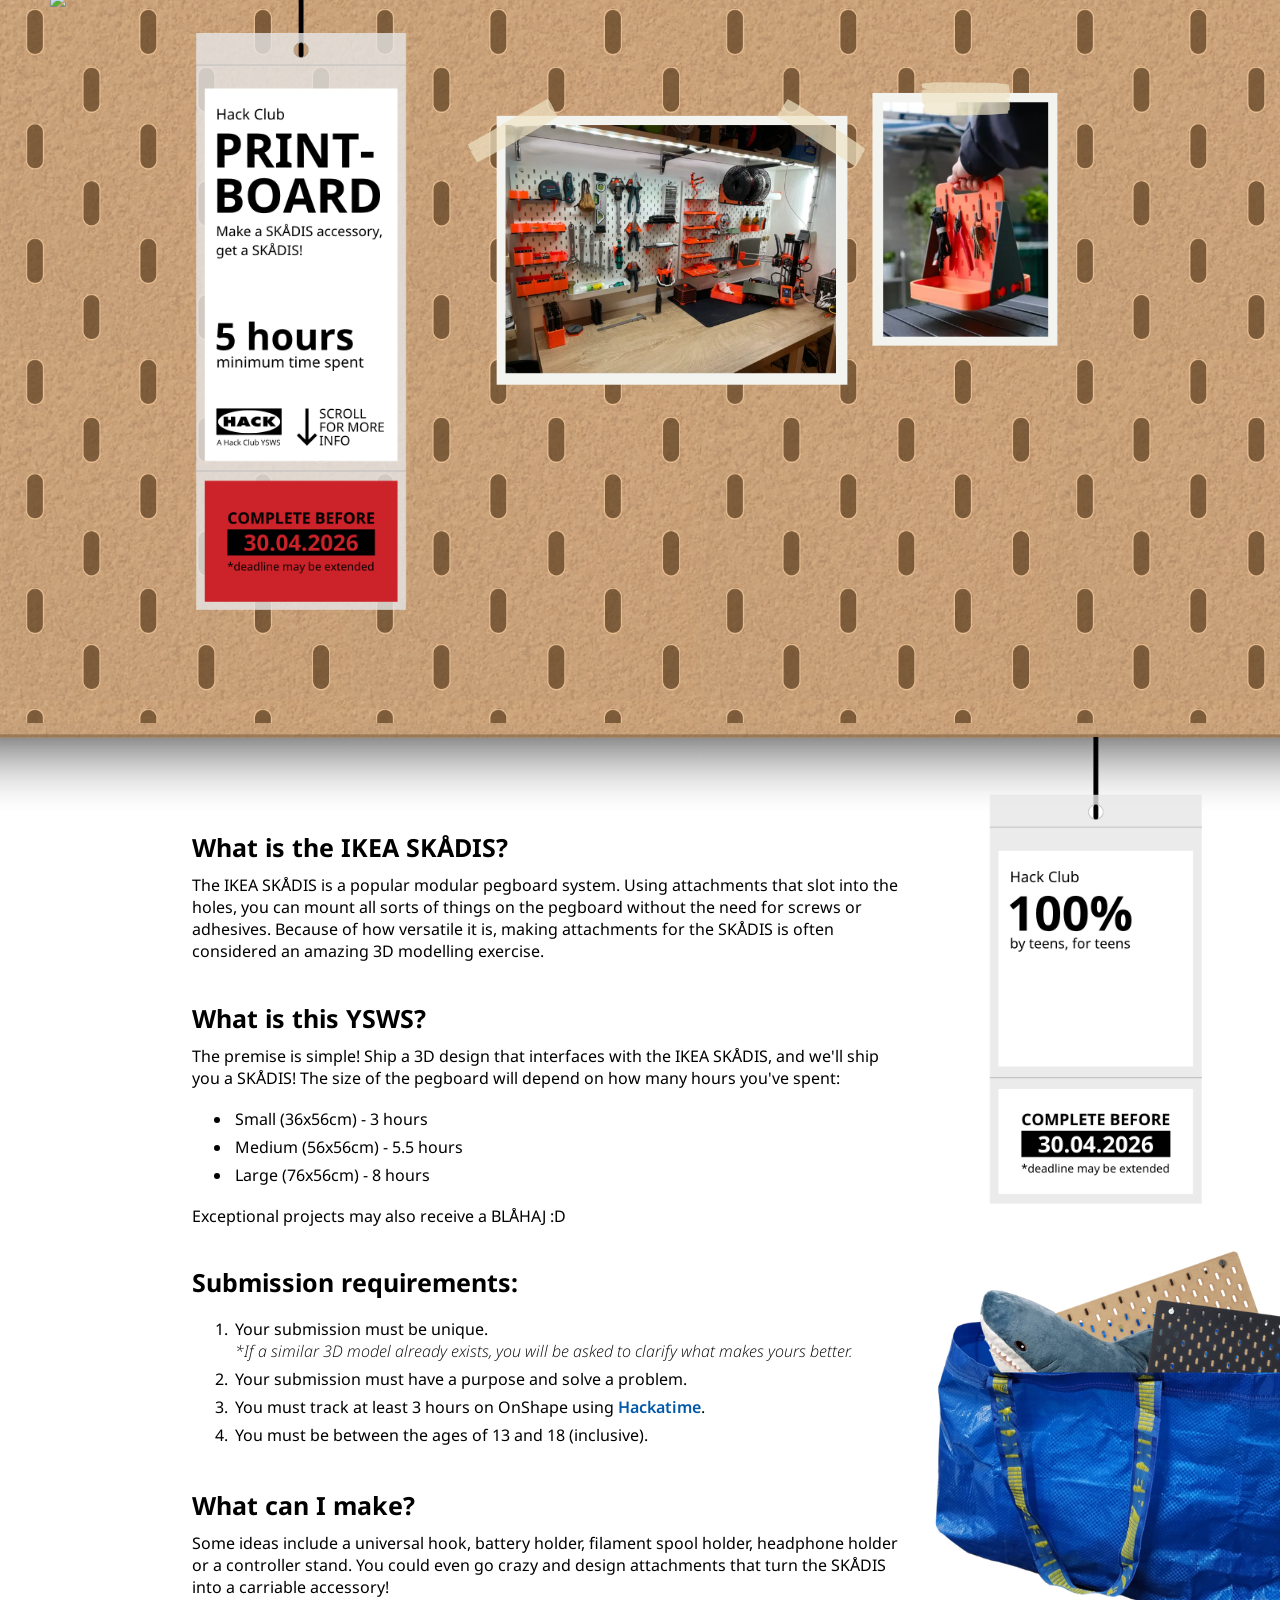
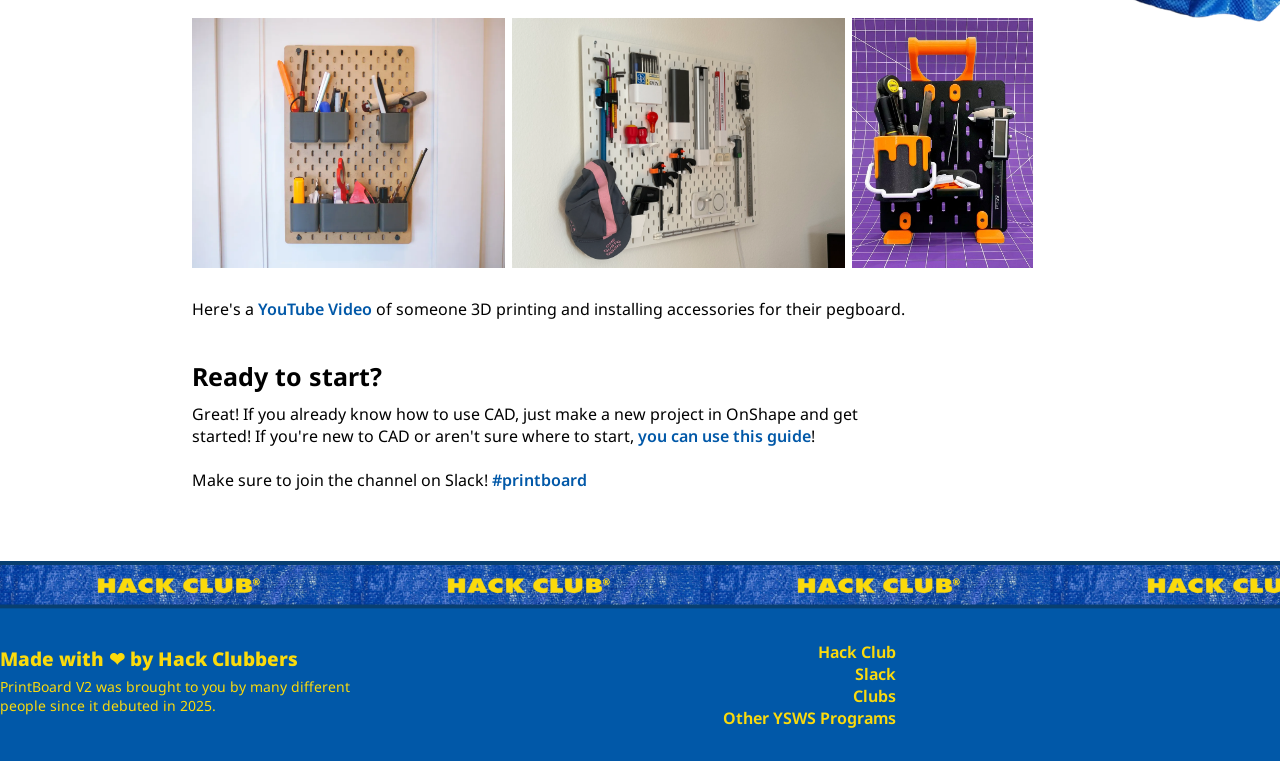
==== home/index.html @ ad9e6ba5 "added start guide page" ====
<!DOCTYPE html>
<html lang="en">
<head>
    <meta charset="UTF-8">
    <meta name="viewport" content="width=device-width, initial-scale=1.0">
    <title>Document</title>
    <link rel="stylesheet" href="style.css">
</head>

<body>
    <div id="hero">
        <header>
            <a class="banner" target="_blank" href="https://hackclub.com/">
                <img src="https://assets.hackclub.com/flag-orpheus-top.png" />
            </a>
        </header>
    
        <div class="hero-items-container">
            <div class="tag-container">
                <img src="Images/tag1.png" id="tag1">
            </div>

            <div class="right-container">
                <div class="hero-image-container">
                <img src="Images/skadises.png">
                </div>

            </div>    
        </div>
        
    </div>

    <div class="section2">
                <img src="Images/tag2.png" id="tag2">
                <img src="Images/prizes1.png" id="prizes">

        <div class="section2-container">
            
            <h1>What is the IKEA SKÅDIS?</h1>
            The IKEA SKÅDIS is a popular modular pegboard system.
            Using attachments that slot into the holes, you can mount all sorts of things on the pegboard without the need for screws or adhesives.
            Because of how versatile it is, making attachments for the SKÅDIS is often considered an amazing 3D modelling exercise.
            <br><br>
            <h1>What is this YSWS?</h1>
            The premise is simple! Ship a 3D design that interfaces with the IKEA SKÅDIS, and we'll ship you a SKÅDIS! The size of the pegboard will depend on how many hours you've spent:
            
            <ul>
                <li>Small (36x56cm) - 3 hours</li>
                <li>Medium (56x56cm) - 5.5 hours</li>
                <li>Large (76x56cm) - 8 hours</li>
            </ul>
            
            Exceptional projects may also receive a BLÅHAJ :D
            <br><br>
            <h1>Submission requirements:</h1>
            <ol>
                <li>Your submission must be unique.
                    <br>
                    <i><div id="subtext">*If a similar 3D model already exists, you will be asked to clarify what makes yours better.</div></i></li>
                <li>Your submission must have a purpose and solve a problem.</li>
                <li>You must track at least 3 hours on OnShape using <a href="https://hackatime.hackclub.com/docs/editors/onshape" target="_blank">Hackatime</a>.</li>
                <li>You must be between the ages of 13 and 18 (inclusive).</li>
            </ol>
            <br>
            <h1>What can I make?</h1>
            Some ideas include a universal hook, battery holder, filament spool holder, headphone holder or a controller stand. You could even go crazy and design attachments that turn the SKÅDIS into a carriable accessory!

            <div class="gallery">
                <img src="Images/skadis1.webp">
                <img src="Images/skadis0.webp">
                <img src="Images/skadis2.jpg">
            </div>
            Here's a <a href="https://www.youtube.com/watch?v=Jgl6cfvOAew" target="_blank">YouTube Video </a> of someone 3D printing and installing accessories for their pegboard.
            <br><br>
            <h1>Ready to start?</h1>
            Great! If you already know how to use CAD, just make a new project in OnShape and get started!
            If you're new to CAD or aren't sure where to start, <a href="../guides/start/">you can use this guide</a>!
            <br><br>
            Make sure to join the channel on Slack! <a href="https://hackclub.slack.com/archives/C0853M4PCUA" target="_blank">#printboard</a>
        </div>
    
    </div>
    
    <div class="section3">
        <div class="footer-section">
            <div class="footer-left">
                
                <h3>Made with ❤︎ by Hack Clubbers</h3>
                PrintBoard V2 was brought to you by many different people since it debuted in 2025.
            </div>
            <div class="footer-right">
                <a href="https://hackclub.com/" target="_blank">Hack Club</a>
                <br>
                <a href="https://slack.hackclub.com/" target="_blank">Slack</a>
                <br>
                <a href="https://hackclub.com/clubs/" target="_blank">Clubs</a>
                <br>
                <a href="https://ysws.hackclub.com/" target="_blank">Other YSWS Programs</a>

            </div>
            
        </div>
    </div>
</body>

<script>
document.getElementById("tag1").addEventListener("click", function() {
    document.querySelector(".section2").scrollIntoView({
        behavior: "smooth"
    });
});
</script>

</html>
---- home/style.css ----
@import url('https://fonts.googleapis.com/css2?family=Noto+Sans:ital,wght@0,100..900;1,100..900&display=swap');


header {
    background: var(--red);
    color: var(--white);
    padding: var(--spacing-6) var(--spacing-0) var(--spacing-6);
    text-align: center;
  }
  
  .banner {
    position: absolute;
    top: -10px;
    left: 50px
  }
  
  .banner img {
    height: 80px;
  }
  
  .banner:hover img {
    animation: wave-flag 0.5s linear infinite alternate;
  }
  
  
  @keyframes wave-flag {
    0% {
      transform: rotate(0deg);
    }
    100% {
      transform: rotate(-5deg);
    }
  }


  body{
    margin:0;
    font-family: 'Noto Sans', sans-serif;
  }

#hero {
    background-image: url("Images/bg.png");
    background-repeat: repeat;
    background-size: 350px;   
    margin: 0;
    display: flex;
    flex-direction: column;
    align-items: center;
    padding-bottom: 110px;
}

header{
    width: 100%;
    text-align: left;
}


.hero-items-container {
    width: 70vw;
    display: flex;
    gap: 20px;
}

.tag-container {
    flex: 1;
    max-width: 230px; 
    /*border: 2px solid blue;*/
}

#tag1 {
    width: 100%;
    margin-top: -90px;
    display: block;
    cursor: pointer;
    transition: transform 0.2s ease;
}

#tag1:hover {
    transform: translateY(15px);
}

.right-container{
    flex: 3;
    display: flex;
    flex-direction: column;
    justify-content: flex-start;
    /*border: 3px solid red;*/
}

.hero-image-container {
    display: flex;
    justify-content: flex-end;
    align-items: flex-start;
}

.hero-image-container img {
    margin-top: 50px;
    height: 350px;
    width: auto;
    display: block;
}

.section2 {
    background-image: url("Images/bg-shadow.png");
    background-repeat: repeat-x;
    background-size: 350px;   
    margin: 0;
    display: flex;
    flex-direction: column;
    align-items: center;
    /*border: 3px solid yellow;*/
}

.section2 a{
    color: #0158a8;
    font-weight: 600;
    text-decoration: none;

}

.section2 a:hover{
    text-decoration: underline;
    text-decoration-style: wavy;

}

.section2-container {
    margin-top: 90px;
    width: 56vw;
    /*border: 2px solid green;*/
    padding-right: 14vw;
}

.tag-container {
    flex: 1;
    max-width: 230px; 
    /*border: 2px solid blue;*/
}

#tag2 {
    width: 230px;
    position: absolute;
    margin-top: 14px;
    display: block;
    right: 70px;
}

h1{
    font-size: 25px;
    margin-bottom: 10px;
}

li {
    padding: 3px;
}

ol {
    margin-bottom: 0px;
}

.gallery {
    overflow-x: hidden;
    width: 140%;
    display: flex;
    justify-content: flex-start;
    gap: 7px;
    margin-top:  20px;
    margin-bottom: 30px;
}

.gallery img {
    height: 250px;
    width: auto;
    display: block;
}
.section3 {
    background-color: #0158a8;
    height: 200px;
    margin: 0;
    margin-top: 70px;
    
    color: #FBDA0C;
    font-size: 14px;
    background-image: url("Images/footer-bg.png");
    background-repeat: repeat-x;
    background-size: 350px; 

}

.section3 h3{
    font-weight: 850;
    font-size: 19px;
    margin-top: 5px;
    margin-bottom: 5px;
}

.section3 a{
    font-weight: 650;
    font-size: 16px;
    color: #FBDA0C;
    text-decoration: none;

}

.section3 a:hover{
    text-decoration: underline;
    text-decoration-style: wavy;

}



.footer-section{
    width: 70vw;
    display: flex;
    justify-self: center;
    gap: 20px;
    /*border: 3px solid blue;*/

}

.footer-left {
    margin-top: 80px;
    flex: 1.5;
    text-align: left;

    /*border: 2px solid red;*/
}

.footer-right {
    margin-top: 80px;
    flex: 2;
    text-align: right;
    /*border: 2px solid green;*/
}

#subtext {
    font-weight: 250;
}



@media (max-width: 768px) {

  .banner {
    left: 10px;
  }

  .banner img {
    height: 60px;
  }

  /* HERO LAYOUT */
  .hero-items-container {
    width: 90vw;
    flex-direction: column;
    align-items: center;
  }

  .tag-container {
    max-width: 180px;
  }

  #tag1 {
    justify-self: center;
    margin-top: -45px;
    width: 150%;
  }

  .hero-image-container {
    justify-content: center;
  }

  .hero-image-container img {
    height: auto;
    width: 109%;
    margin-top: 20px;
    content: url("Images/skadises-mobile.png");

  }

  /* SECTION 2 */
  .section2-container {
    margin-top: 50px;
    width: 90vw;
    padding-right: 0;
  }

  #tag2 {
    visibility: hidden;
  }

  /* GALLERY */
  .gallery {
    flex-direction: column;
    align-items: left;
    width: 100%;
  }

  .gallery img {
    width: 100%;
    height: auto;
  }

  /* FOOTER */
  .footer-section {
    padding-top: 50px;
    width: 90vw;
    flex-direction: column;
    text-align: center;
  }

  .footer-left,
  .footer-right {
    margin-top: 20px;
    text-align: center;
  }

    .section3 {
        margin-top: 40px;
        height: auto;
        padding-bottom: 35px;
    
    }

    .section3 a{
        line-height: 27px;

    }

    #prizes {
        visibility: hidden;
    }

}

#prizes {
    width: 350px;
    position: absolute;
    margin-top: 520px;
    display: block;
    right: 0px;
}

#prizes:hover{
  content: url("Images/prizes2.png");

}
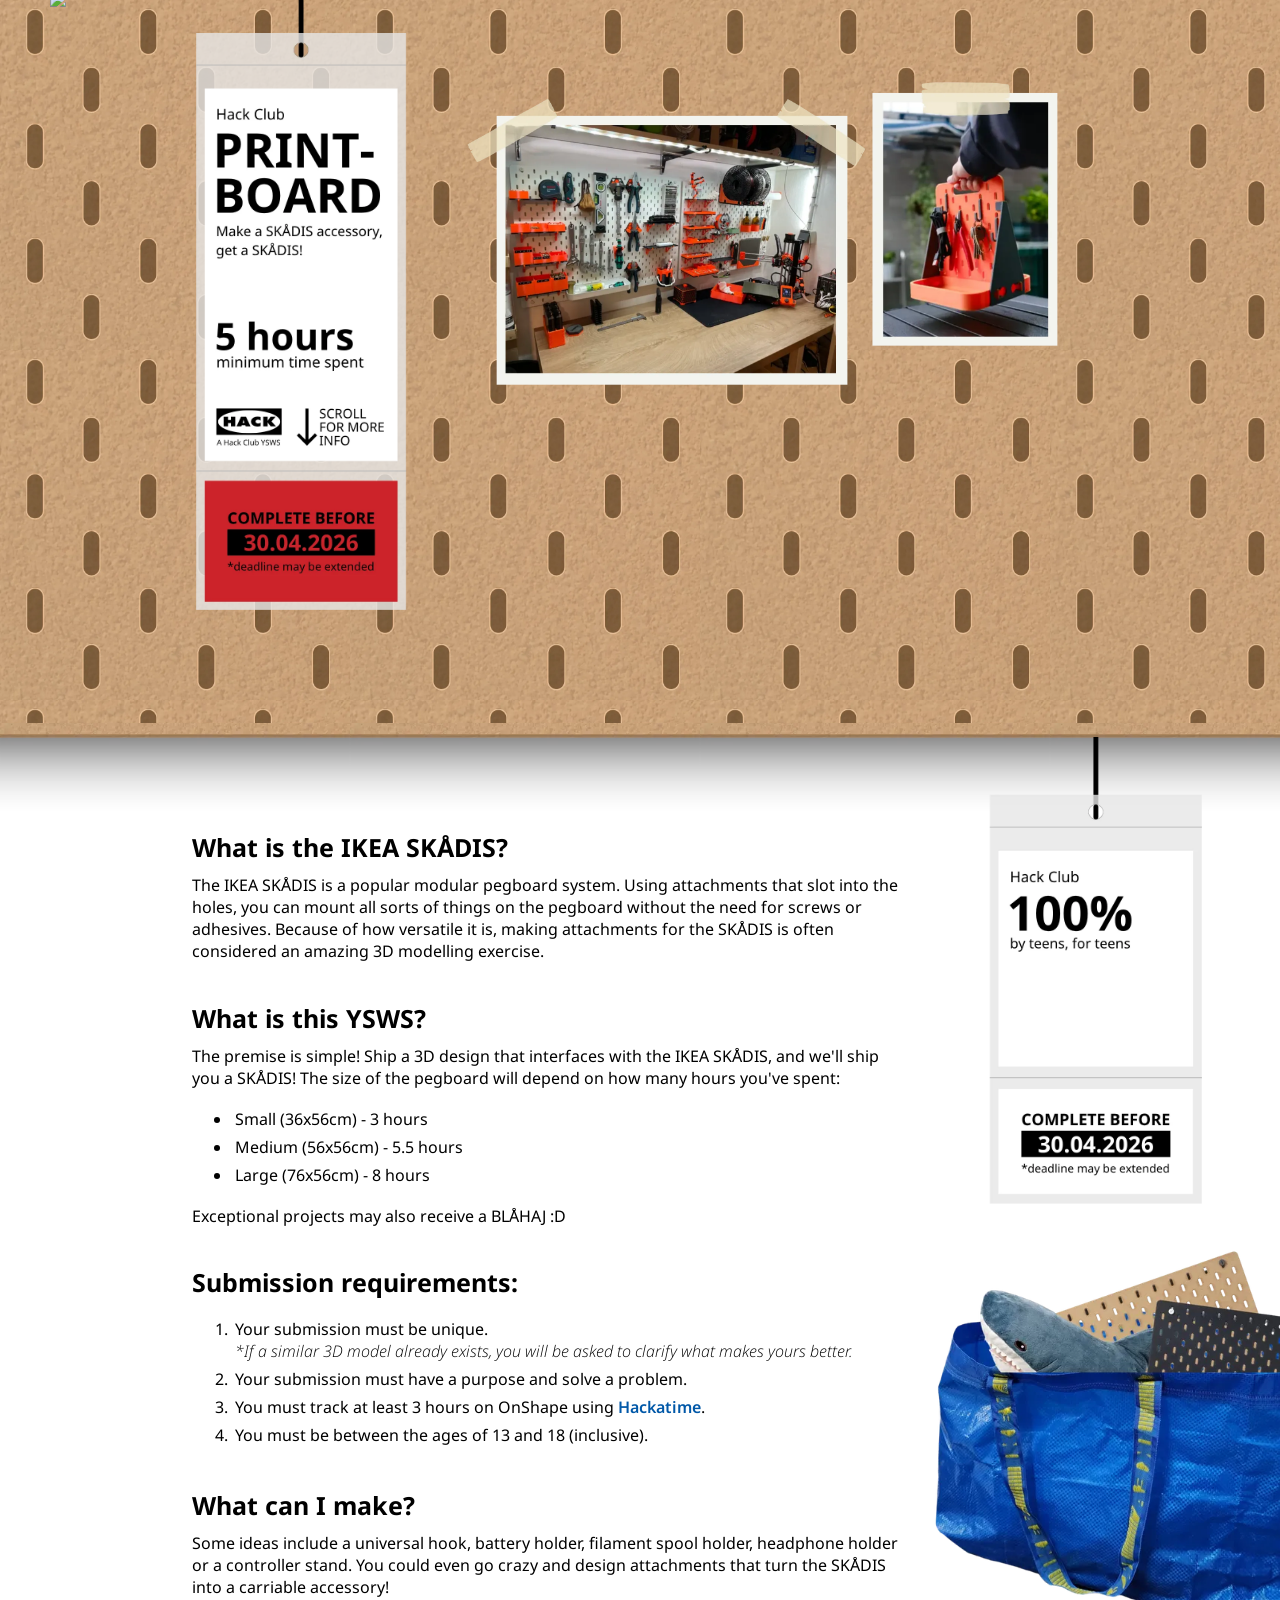
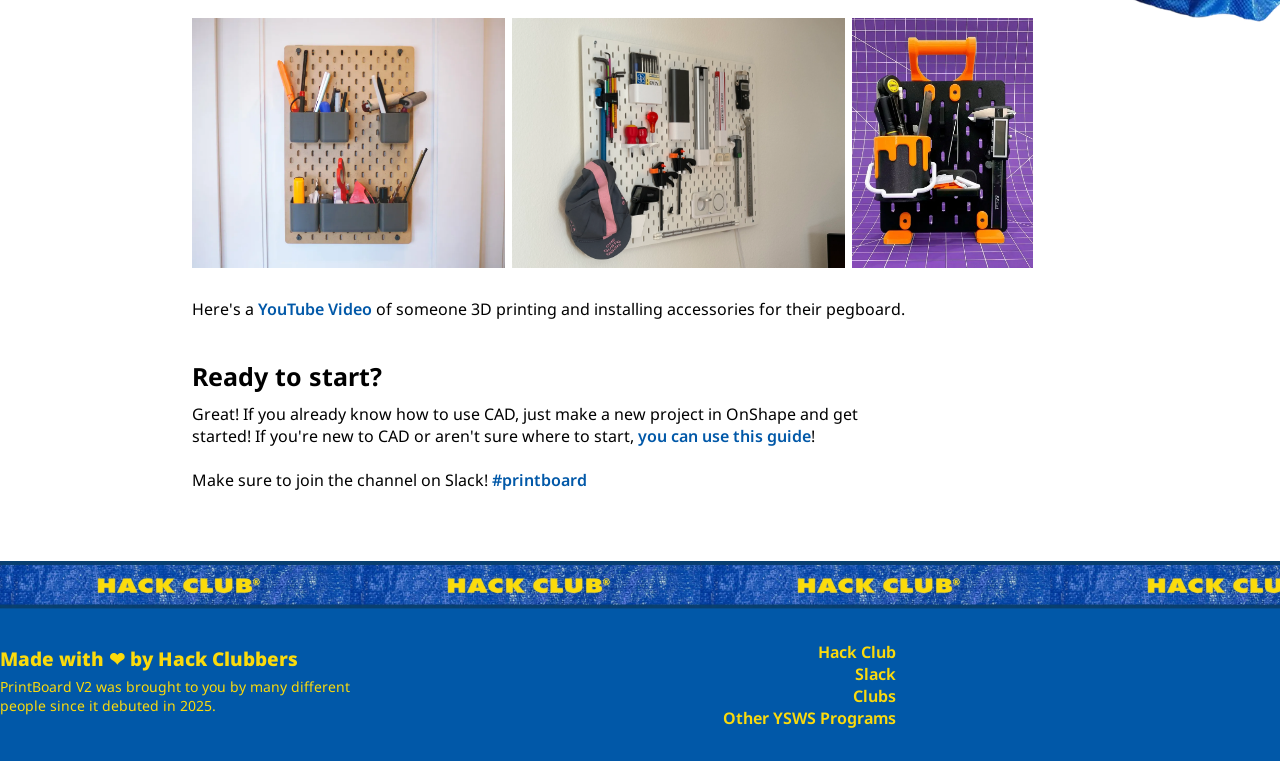
==== commit 14c019a7: "added icon and converted images to webp" ====
--- a/home/index.html
+++ b/home/index.html
@@ -3,7 +3,8 @@
 <head>
     <meta charset="UTF-8">
     <meta name="viewport" content="width=device-width, initial-scale=1.0">
-    <title>Document</title>
+    <title>PrintBoard</title>
+    <link rel="icon" href="https://cdn.hackclub.com/019d4cfe-b721-7208-a904-2cf3df3225c1/ikea_chair__17_.png" type="image/x-icon">
     <link rel="stylesheet" href="style.css">
 </head>
 
@@ -17,12 +18,12 @@
     
         <div class="hero-items-container">
             <div class="tag-container">
-                <img src="Images/tag1.png" id="tag1">
+                <img src="Images/tag1.webp" id="tag1">
             </div>
 
             <div class="right-container">
                 <div class="hero-image-container">
-                <img src="Images/skadises.png">
+                <img src="Images/skadises.webp">
                 </div>
 
             </div>    
@@ -31,8 +32,8 @@
     </div>
 
     <div class="section2">
-                <img src="Images/tag2.png" id="tag2">
-                <img src="Images/prizes1.png" id="prizes">
+                <img src="Images/tag2.webp" id="tag2">
+                <img src="Images/prizes1.webp" id="prizes">
 
         <div class="section2-container">
             
@@ -68,7 +69,7 @@
             <div class="gallery">
                 <img src="Images/skadis1.webp">
                 <img src="Images/skadis0.webp">
-                <img src="Images/skadis2.jpg">
+                <img src="Images/skadis2.webp">
             </div>
             Here's a <a href="https://www.youtube.com/watch?v=Jgl6cfvOAew" target="_blank">YouTube Video </a> of someone 3D printing and installing accessories for their pegboard.
             <br><br>
--- a/home/style.css
+++ b/home/style.css
@@ -39,7 +39,7 @@
   }
 
 #hero {
-    background-image: url("Images/bg.png");
+    background-image: url("Images/bg.webp");
     background-repeat: repeat;
     background-size: 350px;   
     margin: 0;
@@ -101,7 +101,7 @@
 }
 
 .section2 {
-    background-image: url("Images/bg-shadow.png");
+    background-image: url("Images/bg-shadow.webp");
     background-repeat: repeat-x;
     background-size: 350px;   
     margin: 0;
@@ -181,7 +181,7 @@
     
     color: #FBDA0C;
     font-size: 14px;
-    background-image: url("Images/footer-bg.png");
+    background-image: url("Images/footer-bg.webp");
     background-repeat: repeat-x;
     background-size: 350px; 
 
@@ -275,7 +275,7 @@
     height: auto;
     width: 109%;
     margin-top: 20px;
-    content: url("Images/skadises-mobile.png");
+    content: url("Images/skadises-mobile.webp");
 
   }
 
@@ -335,6 +335,7 @@
 }
 
 #prizes {
+    content: url("Images/prizes1.webp");
     width: 350px;
     position: absolute;
     margin-top: 520px;
@@ -343,6 +344,6 @@
 }
 
 #prizes:hover{
-  content: url("Images/prizes2.png");
+  content: url("Images/prizes2.webp");
 
 }
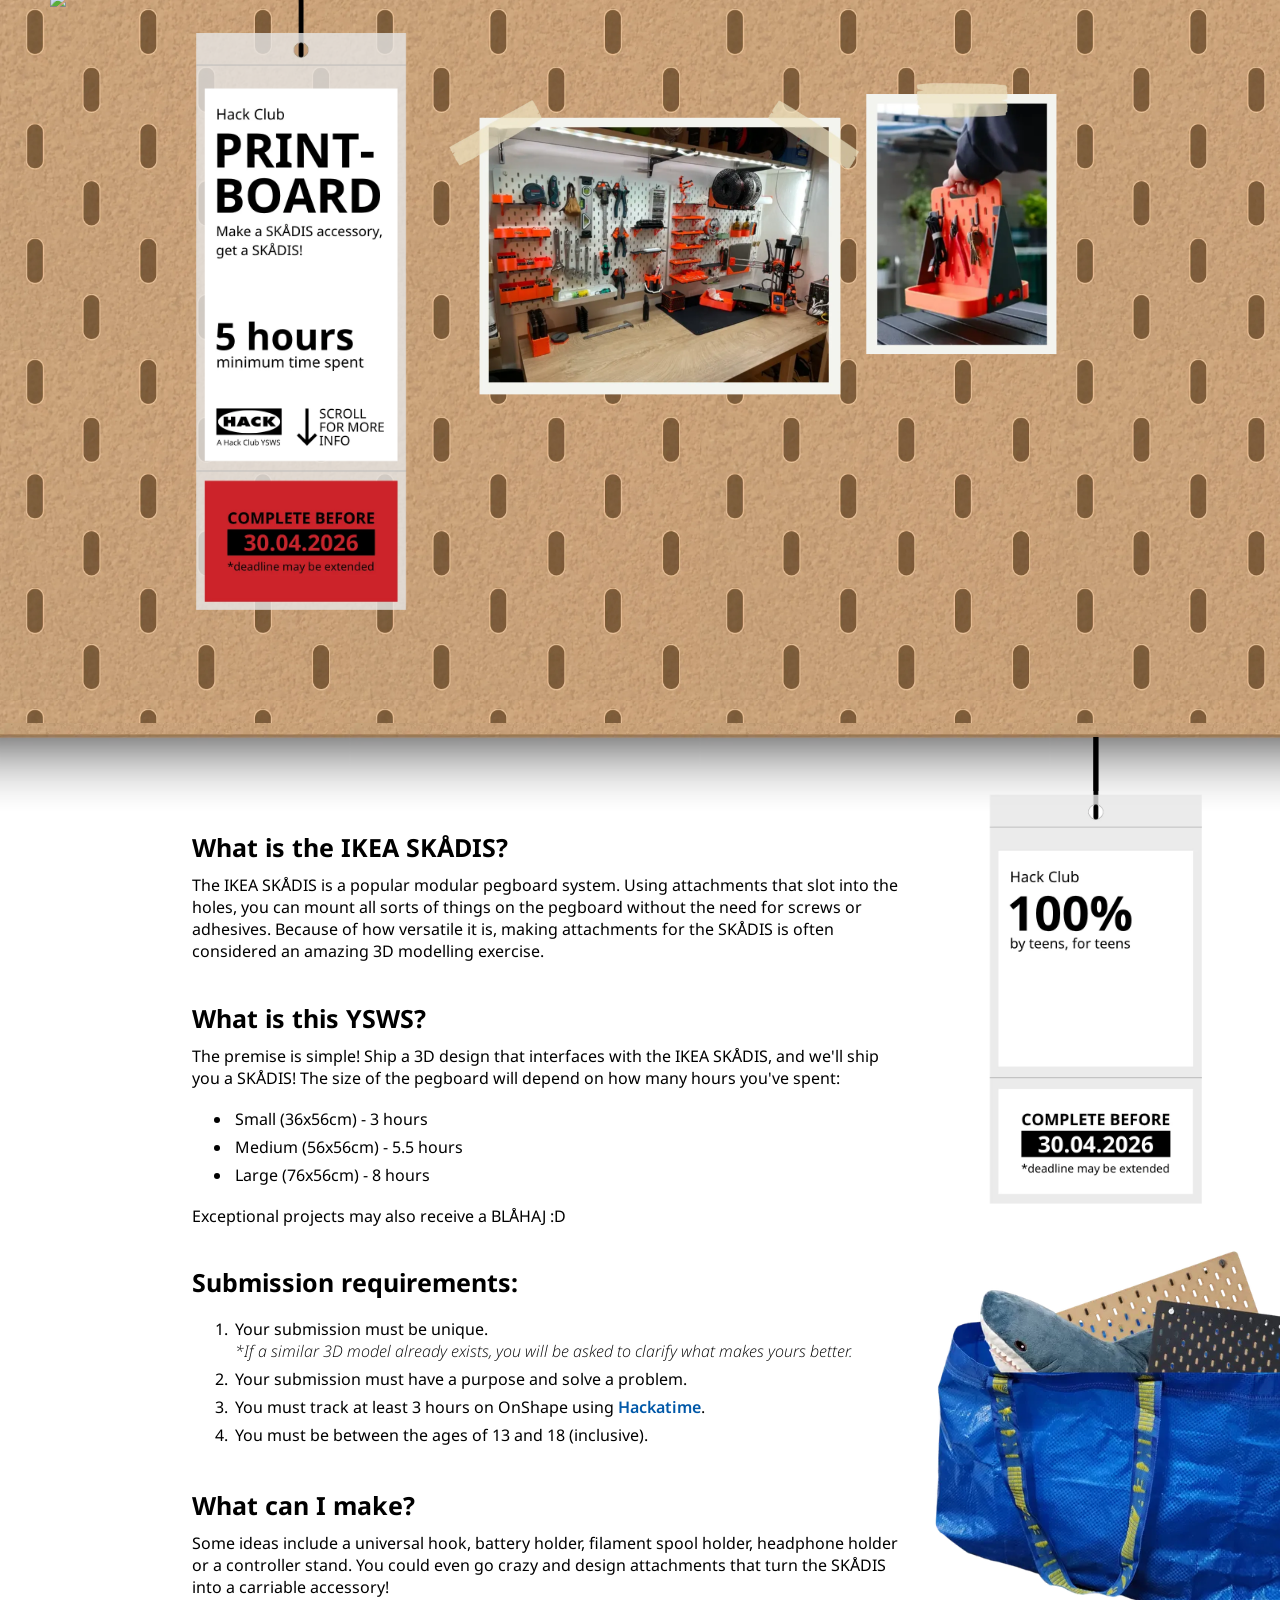
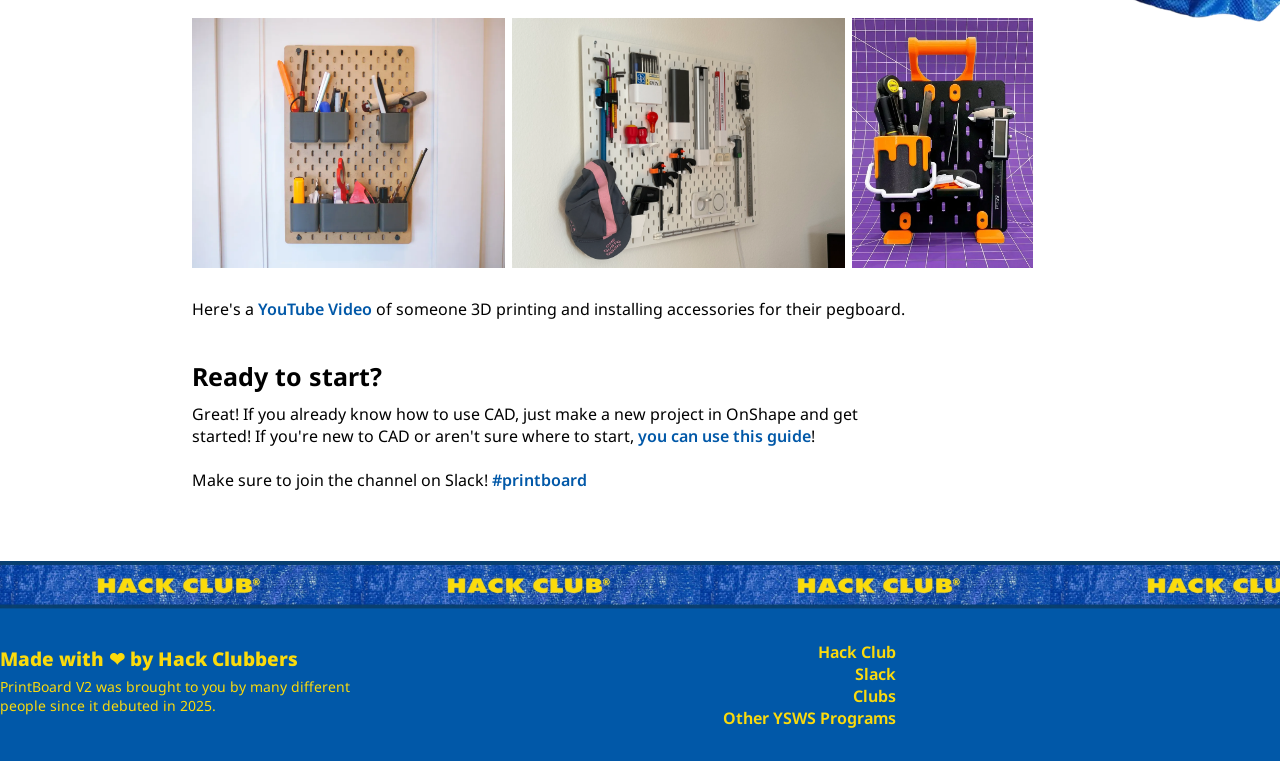
==== commit 70bbd88f: "minor edits" ====
--- a/home/index.html
+++ b/home/index.html
@@ -32,7 +32,10 @@
     </div>
 
     <div class="section2">
-                <img src="Images/tag2.webp" id="tag2">
+                <img src="Images/tag2top.webp" id="tag2top">
+                <a class="go-back" href="../guides/start/">
+                    <img src="Images/tag2.webp" id="tag2">
+                </a>
                 <img src="Images/prizes1.webp" id="prizes">
 
         <div class="section2-container">
--- a/home/style.css
+++ b/home/style.css
@@ -95,7 +95,7 @@
 
 .hero-image-container img {
     margin-top: 50px;
-    height: 350px;
+    height: 360px;
     width: auto;
     display: block;
 }
@@ -143,7 +143,22 @@
     margin-top: 14px;
     display: block;
     right: 70px;
-}
+    transition: transform 0.2s ease;
+}
+
+#tag2:hover {
+    transform: translateY(15px);
+}
+
+#tag2top {
+    width: 230px;
+    position: absolute;
+    margin-top: 14px;
+    display: block;
+    right: 70px;
+}
+
+
 
 h1{
     font-size: 25px;
@@ -286,7 +301,7 @@
     padding-right: 0;
   }
 
-  #tag2 {
+  #tag2, #tag2top {
     visibility: hidden;
   }
 
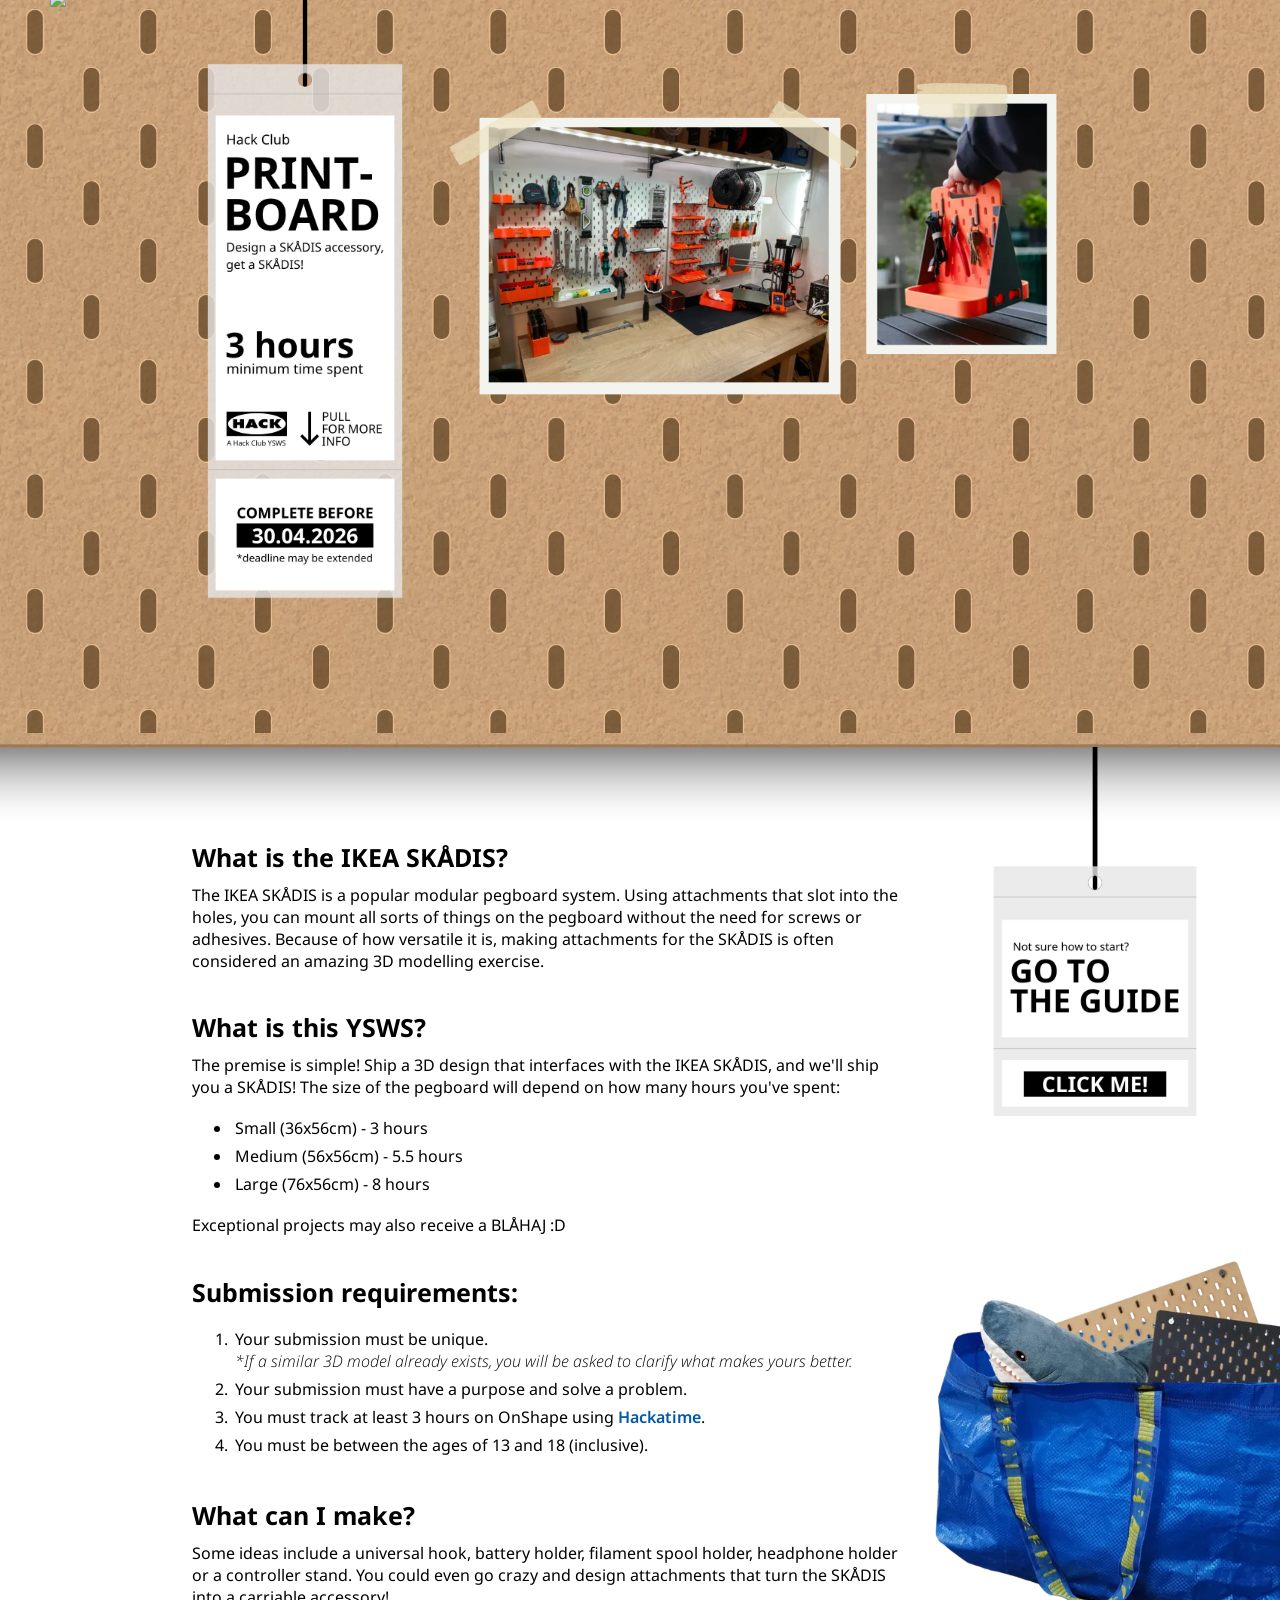
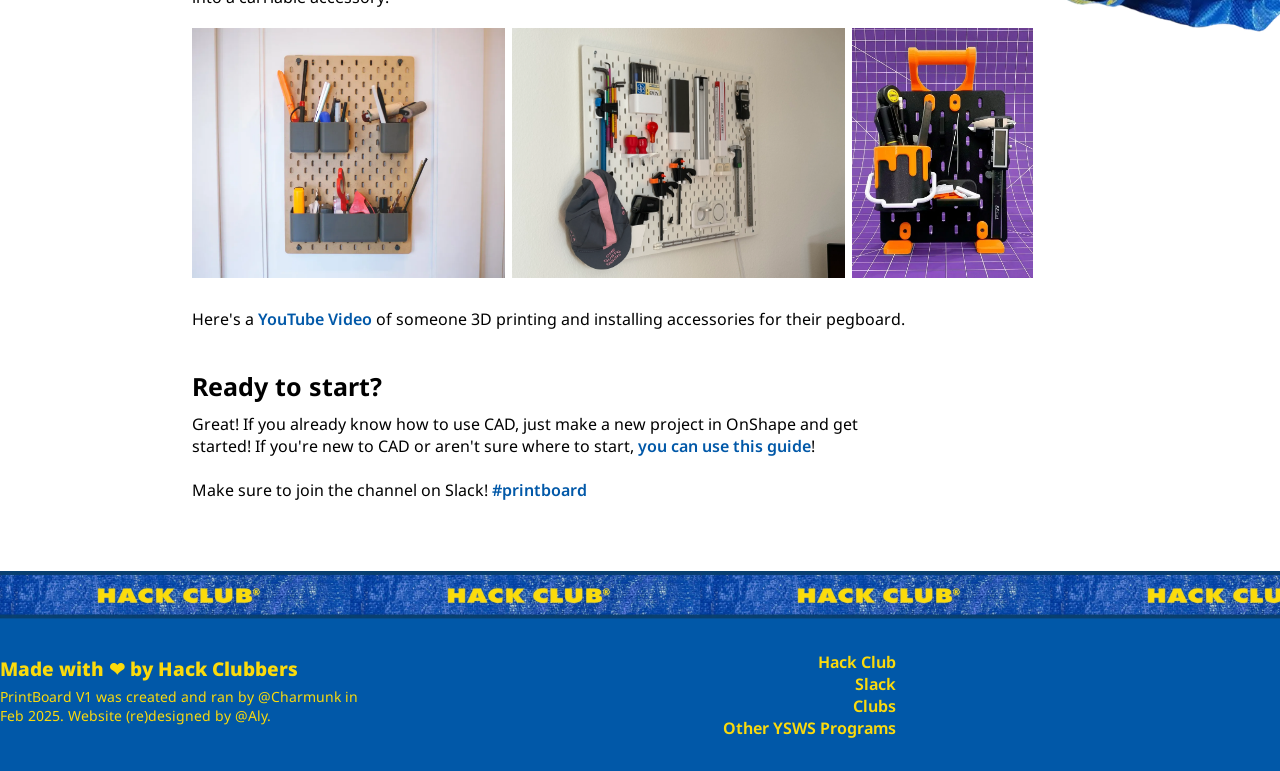
==== commit c9361833: "updated footer" ====
--- a/home/index.html
+++ b/home/index.html
@@ -90,7 +90,7 @@
             <div class="footer-left">
                 
                 <h3>Made with ❤︎ by Hack Clubbers</h3>
-                PrintBoard V2 was brought to you by many different people since it debuted in 2025.
+                PrintBoard V1 was created and ran by @Charmunk in Feb 2025. Website (re)designed by @Aly.
             </div>
             <div class="footer-right">
                 <a href="https://hackclub.com/" target="_blank">Hack Club</a>
--- a/home/style.css
+++ b/home/style.css
@@ -46,7 +46,7 @@
     display: flex;
     flex-direction: column;
     align-items: center;
-    padding-bottom: 110px;
+    padding-bottom: 125px;
 }
 
 header{
@@ -68,15 +68,15 @@
 }
 
 #tag1 {
-    width: 100%;
-    margin-top: -90px;
+    width: 103%;
+    margin-top: -50px;
     display: block;
     cursor: pointer;
     transition: transform 0.2s ease;
 }
 
 #tag1:hover {
-    transform: translateY(15px);
+    transform: translateY(20px);
 }
 
 .right-container{
@@ -361,4 +361,39 @@
 #prizes:hover{
   content: url("Images/prizes2.webp");
 
+}
+
+
+
+
+
+#page-transition{
+  position: fixed;
+  top: -100vh;
+  left: 0;
+  width: 100%;
+  height: 100vh;
+  background: black; /* change color if you want */
+  z-index: 9999;
+  pointer-events: none;
+}
+
+/* covers the screen when leaving */
+.transition-enter{
+  animation: slideDown 0.6s forwards;
+}
+
+/* falls away when new page loads */
+.transition-exit{
+  animation: dropAway 0.7s forwards;
+}
+
+@keyframes slideDown{
+  from{ top:-100vh; }
+  to{ top:0; }
+}
+
+@keyframes dropAway{
+  from{ top:0; }
+  to{ top:100vh; }
 }
